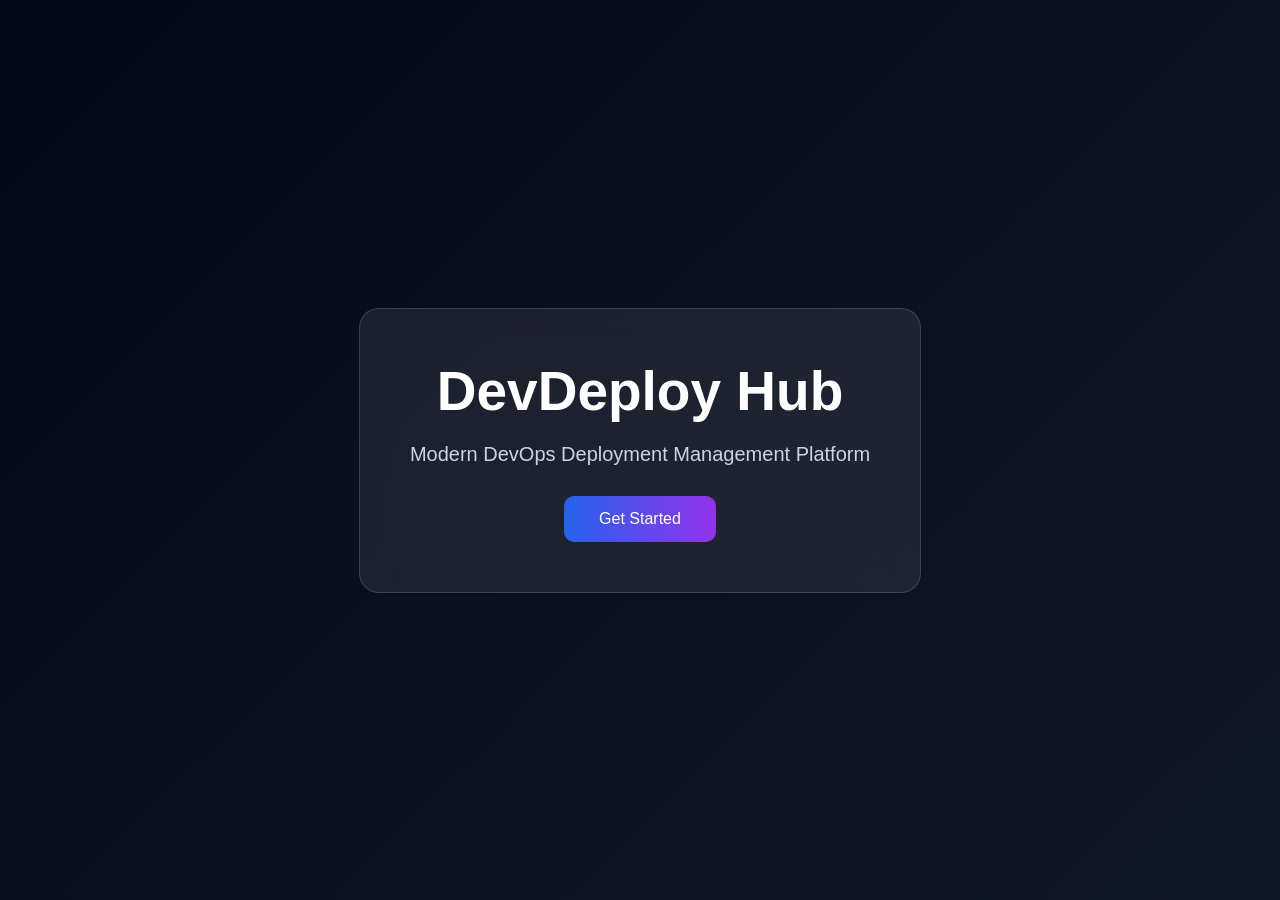
==== frontend/index.html @ 71282f44 "Create DevDeploy Hub landing and login UI" ====
<!DOCTYPE html>
<html lang="en">

<head>

<meta charset="UTF-8">
<meta name="viewport" content="width=device-width, initial-scale=1.0">

<title>DevDeploy Hub</title>

<link rel="stylesheet" href="assets/css/style.css">

</head>


<body>

<div class="container">

    <div class="hero">

        <h1>
            DevDeploy Hub
        </h1>

        <p>
            Modern DevOps Deployment Management Platform
        </p>


        <a href="pages/login.html">
            <button>
                Get Started
            </button>
        </a>

    </div>

</div>


</body>

</html>
---- frontend/assets/css/style.css ----
*{
    margin:0;
    padding:0;
    box-sizing:border-box;
    font-family:Inter,Arial,sans-serif;
}


body{

    min-height:100vh;

    background:
    linear-gradient(
    135deg,
    #050816,
    #111827
    );

    color:white;

}


.container{

    width:100%;
    min-height:100vh;

    display:flex;
    justify-content:center;
    align-items:center;

}


.hero{

    text-align:center;

    padding:50px;

    background:
    rgba(255,255,255,0.08);

    border-radius:20px;

    backdrop-filter:blur(15px);

    border:
    1px solid rgba(255,255,255,0.15);

}


.hero h1{

    font-size:55px;

    margin-bottom:20px;

}


.hero p{

    color:#cbd5e1;

    font-size:20px;

    margin-bottom:30px;

}



button{

    padding:14px 35px;

    border:none;

    border-radius:10px;

    background:
    linear-gradient(
    90deg,
    #2563eb,
    #9333ea
    );


    color:white;

    font-size:16px;

    cursor:pointer;

}


button:hover{

    transform:scale(1.05);

}
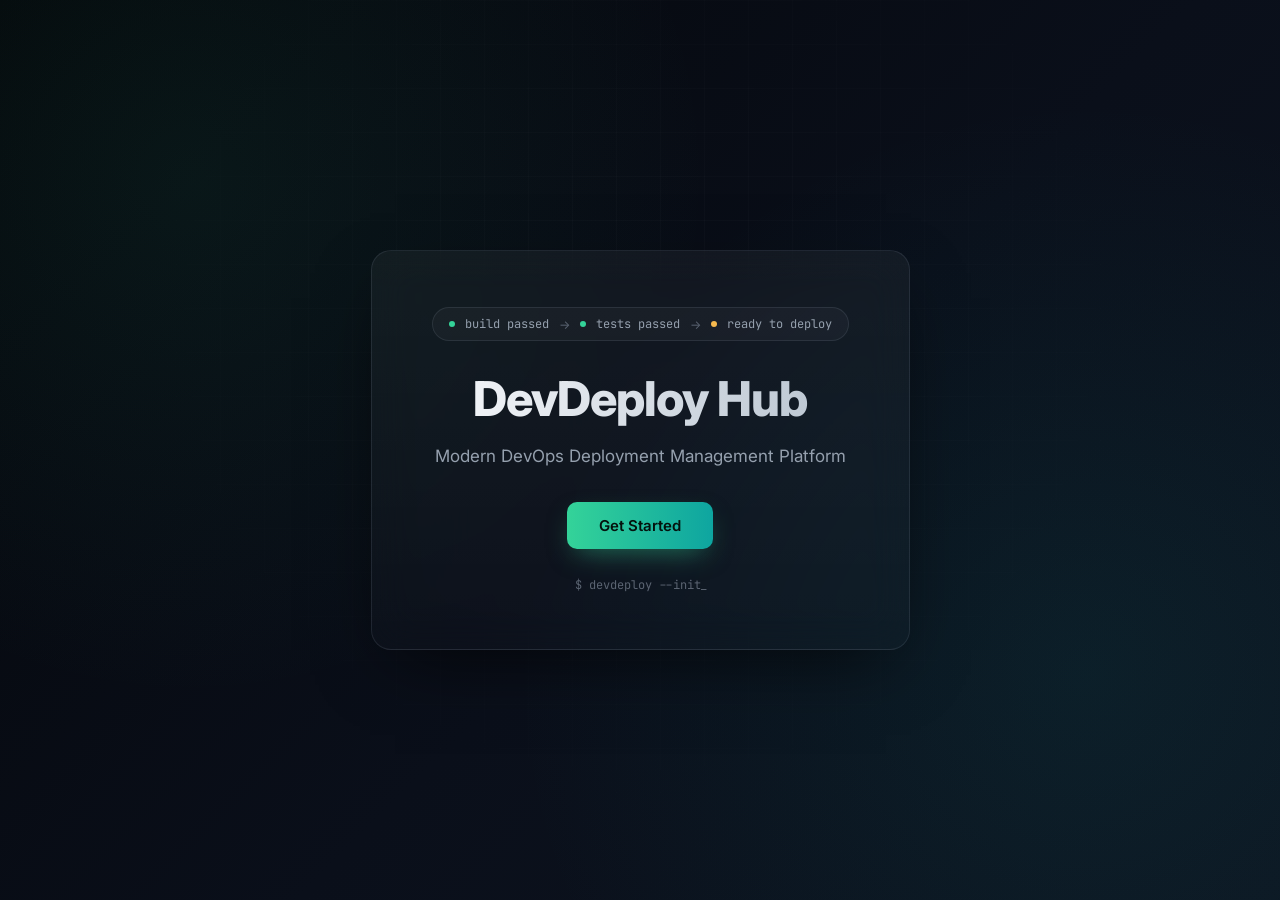
==== commit 20c10c98: "Modified frontend" ====
--- a/frontend/index.html
+++ b/frontend/index.html
@@ -8,6 +8,8 @@
 
 <title>DevDeploy Hub</title>
 
+<link rel="preconnect" href="https://fonts.googleapis.com">
+<link rel="preconnect" href="https://fonts.gstatic.com" crossorigin>
 <link rel="stylesheet" href="assets/css/style.css">
 
 </head>
@@ -18,6 +20,14 @@
 <div class="container">
 
     <div class="hero">
+
+        <div class="status-strip">
+            <span class="dot"></span> build passed
+            <span class="divider">→</span>
+            <span class="dot"></span> tests passed
+            <span class="divider">→</span>
+            <span class="dot amber"></span> ready to deploy
+        </div>
 
         <h1>
             DevDeploy Hub
@@ -34,6 +44,8 @@
             </button>
         </a>
 
+        <div class="meta">$ devdeploy --init<span class="cursor">_</span></div>
+
     </div>
 
 </div>
@@ -41,4 +53,4 @@
 
 </body>
 
-</html>+</html>
--- a/frontend/assets/css/style.css
+++ b/frontend/assets/css/style.css
@@ -1,8 +1,21 @@
+@import url('https://fonts.googleapis.com/css2?family=JetBrains+Mono:wght@400;500;600&family=Inter:wght@400;500;600;700;800&display=swap');
+
+:root{
+    --bg-0:#05070c;
+    --border:rgba(148,163,184,0.14);
+    --text:#e8edf4;
+    --muted:#95a0ae;
+    --muted-2:#5b6472;
+    --green:#34d399;
+    --green-2:#0ea5a0;
+    --amber:#f5b84e;
+}
+
 *{
     margin:0;
     padding:0;
     box-sizing:border-box;
-    font-family:Inter,Arial,sans-serif;
+    font-family:'Inter',system-ui,Arial,sans-serif;
 }
 
 
@@ -10,20 +23,35 @@
 
     min-height:100vh;
 
+    color:var(--text);
+
     background:
-    linear-gradient(
-    135deg,
-    #050816,
-    #111827
-    );
-
-    color:white;
-
+        radial-gradient(circle at 15% 20%, rgba(52,211,153,0.07), transparent 40%),
+        radial-gradient(circle at 85% 75%, rgba(14,165,160,0.09), transparent 45%),
+        linear-gradient(135deg, #04060a, #0a0f1a 55%, #0d1420);
+
+    position:relative;
+    overflow-x:hidden;
+
+}
+
+body::before{
+    content:'';
+    position:absolute;
+    inset:0;
+    background-image:
+        linear-gradient(rgba(255,255,255,0.025) 1px, transparent 1px),
+        linear-gradient(90deg, rgba(255,255,255,0.025) 1px, transparent 1px);
+    background-size:44px 44px;
+    mask-image:radial-gradient(circle at 50% 35%, black, transparent 70%);
+    -webkit-mask-image:radial-gradient(circle at 50% 35%, black, transparent 70%);
+    pointer-events:none;
 }
 
 
 .container{
 
+    position:relative;
     width:100%;
     min-height:100vh;
 
@@ -31,6 +59,8 @@
     justify-content:center;
     align-items:center;
 
+    padding:24px;
+
 }
 
 
@@ -38,69 +68,174 @@
 
     text-align:center;
 
-    padding:50px;
-
-    background:
-    rgba(255,255,255,0.08);
-
+    padding:56px 60px;
+    max-width:560px;
+
+    background:linear-gradient(180deg, rgba(255,255,255,0.045), rgba(255,255,255,0.015));
+
+    border:1px solid var(--border);
     border-radius:20px;
 
-    backdrop-filter:blur(15px);
-
-    border:
-    1px solid rgba(255,255,255,0.15);
-
-}
-
+    box-shadow:0 24px 70px -24px rgba(0,0,0,0.75);
+
+    backdrop-filter:blur(20px);
+
+    animation:rise .7s ease both;
+
+}
+
+@keyframes rise{
+    from{opacity:0; transform:translateY(16px);}
+    to{opacity:1; transform:translateY(0);}
+}
+
+.status-strip{
+    display:inline-flex;
+    align-items:center;
+    gap:10px;
+    flex-wrap:wrap;
+    justify-content:center;
+
+    font-family:'JetBrains Mono',monospace;
+    font-size:12px;
+    color:var(--muted);
+
+    background:rgba(255,255,255,0.03);
+    border:1px solid var(--border);
+    padding:8px 16px;
+    border-radius:999px;
+
+    margin-bottom:28px;
+}
+
+.status-strip .dot{
+    width:6px;
+    height:6px;
+    border-radius:50%;
+    background:var(--green);
+    display:inline-block;
+    animation:pulse 2s infinite;
+}
+
+.status-strip .dot.amber{
+    background:var(--amber);
+    animation:none;
+}
+
+.status-strip .divider{
+    color:var(--muted-2);
+}
+
+@keyframes pulse{
+    0%{box-shadow:0 0 0 0 rgba(52,211,153,0.5);}
+    70%{box-shadow:0 0 0 6px rgba(52,211,153,0);}
+    100%{box-shadow:0 0 0 0 rgba(52,211,153,0);}
+}
 
 .hero h1{
 
-    font-size:55px;
-
-    margin-bottom:20px;
+    font-size:48px;
+    font-weight:800;
+    letter-spacing:-0.02em;
+
+    margin-bottom:16px;
+
+    background:linear-gradient(90deg, #f5f7fa, #b9c4d0);
+    -webkit-background-clip:text;
+    background-clip:text;
+    color:transparent;
 
 }
 
 
 .hero p{
 
-    color:#cbd5e1;
-
-    font-size:20px;
-
-    margin-bottom:30px;
-
+    color:var(--muted);
+
+    font-size:17px;
+    line-height:1.5;
+
+    margin-bottom:32px;
+
+}
+
+.hero a{
+    text-decoration:none;
 }
 
 
 
 button{
 
-    padding:14px 35px;
+    padding:14px 32px;
 
     border:none;
 
     border-radius:10px;
 
-    background:
-    linear-gradient(
-    90deg,
-    #2563eb,
-    #9333ea
-    );
-
-
-    color:white;
-
-    font-size:16px;
+    background:linear-gradient(90deg, var(--green), var(--green-2));
+
+
+    color:#04120d;
+
+    font-size:15px;
+    font-weight:600;
 
     cursor:pointer;
 
+    transition:transform .15s ease, box-shadow .2s ease, filter .2s ease;
+
+    box-shadow:0 10px 28px -10px rgba(52,211,153,0.55);
+
 }
 
 
 button:hover{
 
-    transform:scale(1.05);
-
-}+    transform:translateY(-2px) scale(1.02);
+    filter:brightness(1.05);
+
+}
+
+button:active{
+    transform:translateY(0) scale(1);
+}
+
+button:focus-visible{
+    outline:2px solid var(--green);
+    outline-offset:3px;
+}
+
+.meta{
+    margin-top:28px;
+    font-family:'JetBrains Mono',monospace;
+    font-size:12px;
+    color:var(--muted-2);
+}
+
+.cursor{
+    display:inline-block;
+    animation:blink 1s steps(1) infinite;
+}
+
+@keyframes blink{
+    50%{opacity:0;}
+}
+
+@media (prefers-reduced-motion: reduce){
+    .hero{animation:none;}
+    .status-strip .dot{animation:none;}
+    .cursor{animation:none;}
+}
+
+@media (max-width:600px){
+    .hero{
+        padding:40px 28px;
+    }
+    .hero h1{
+        font-size:34px;
+    }
+    .status-strip{
+        font-size:11px;
+    }
+}
